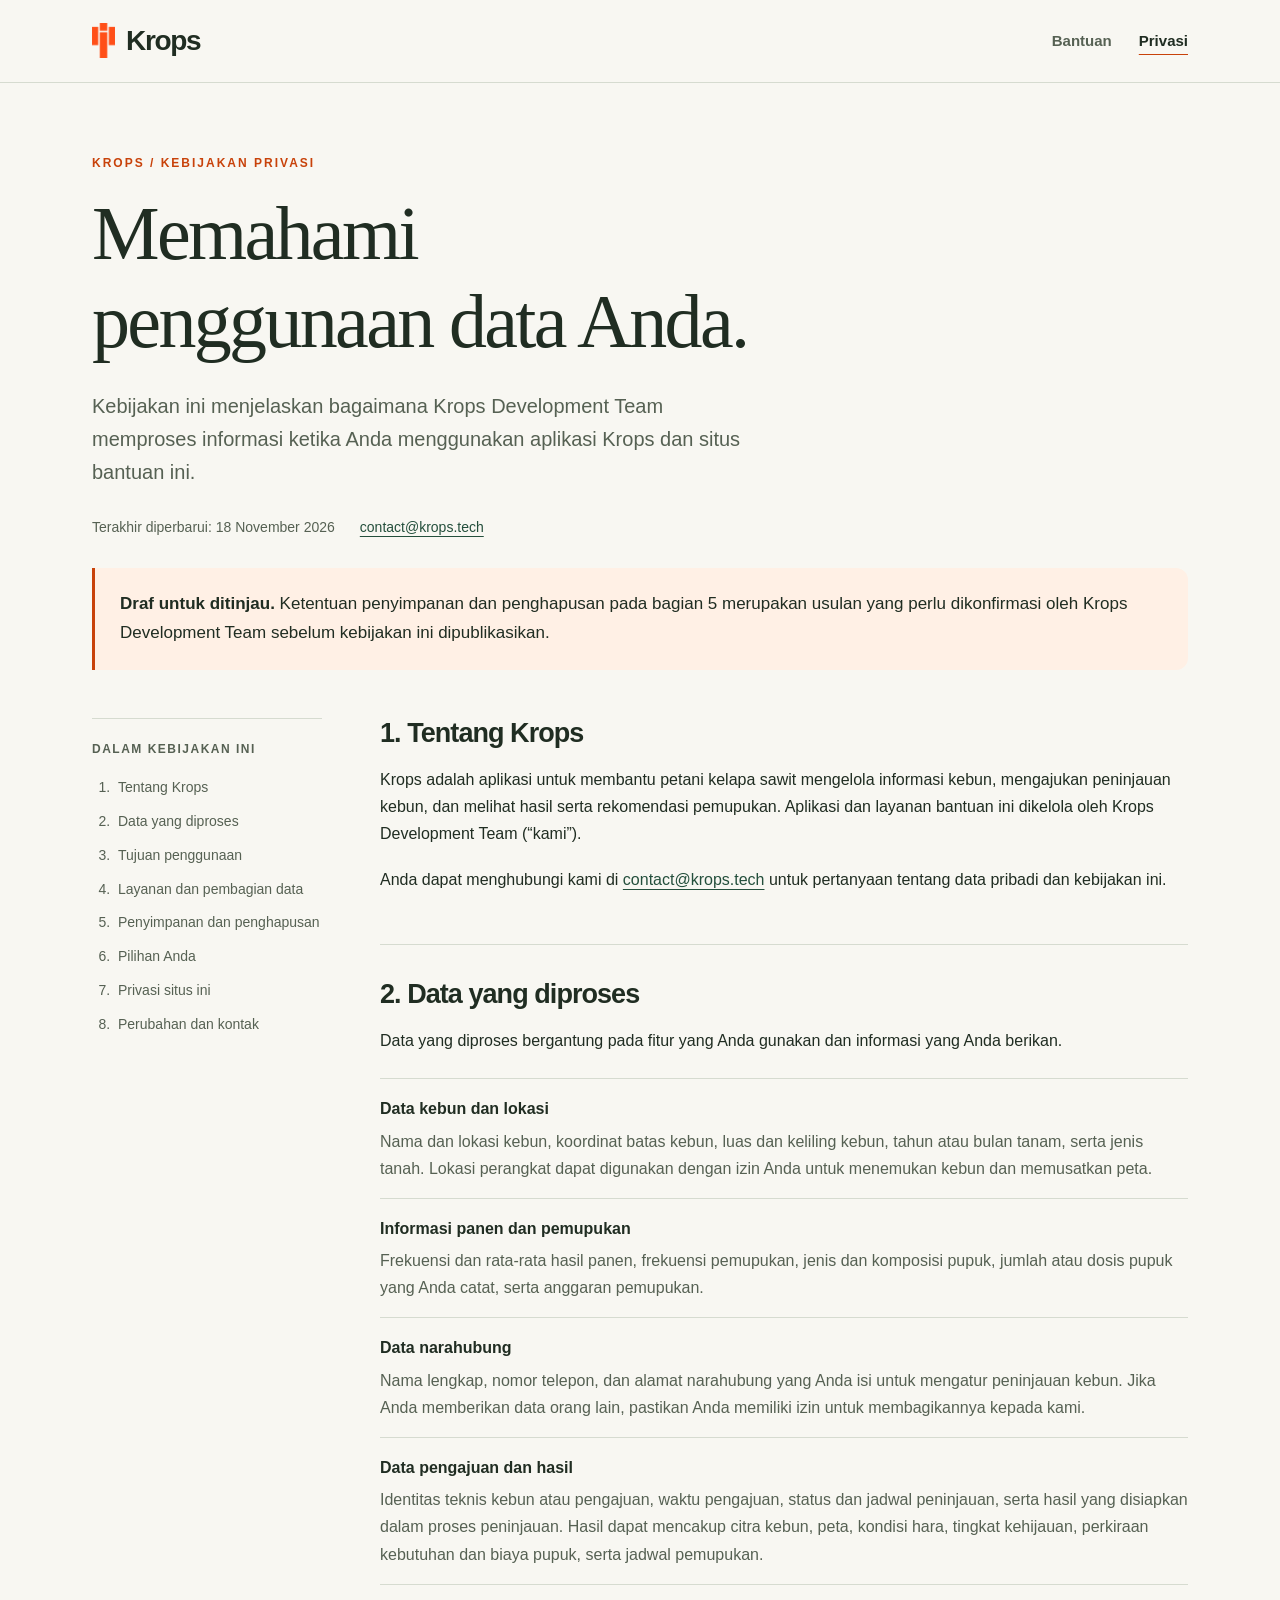
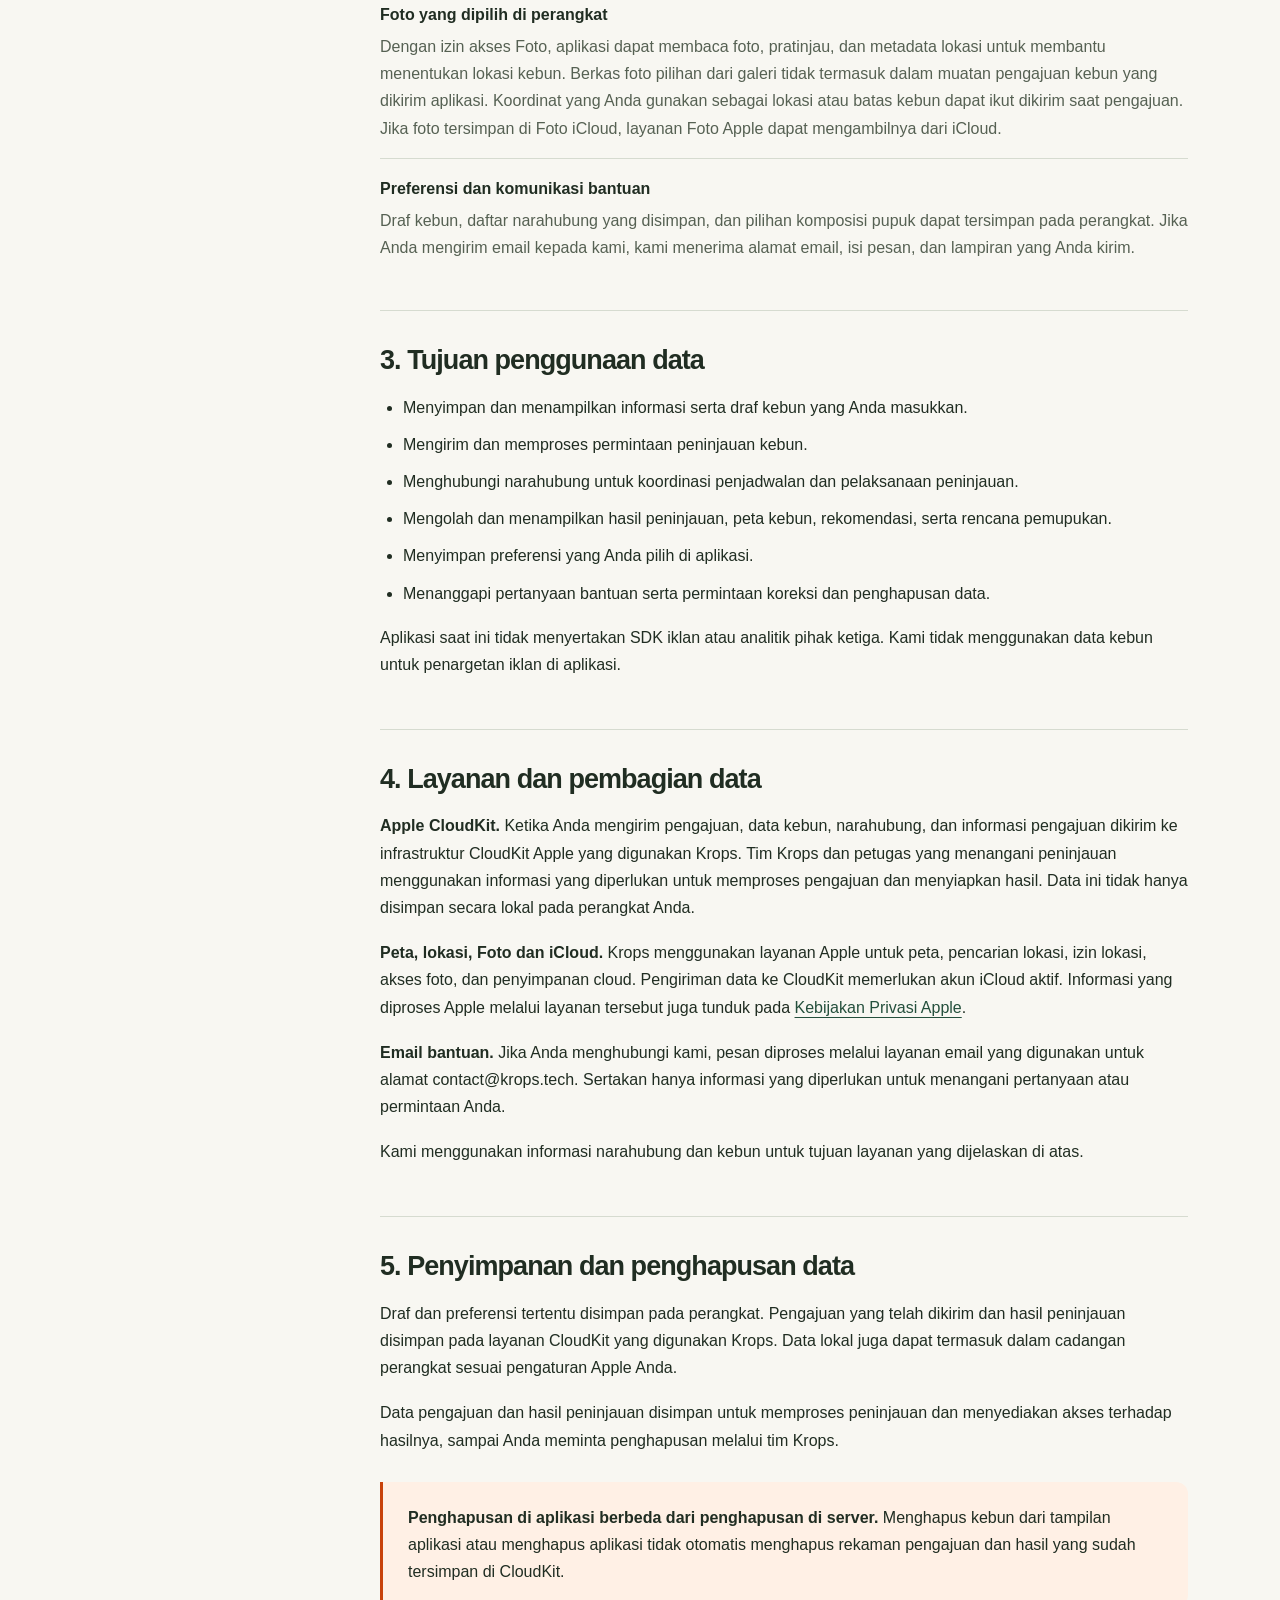
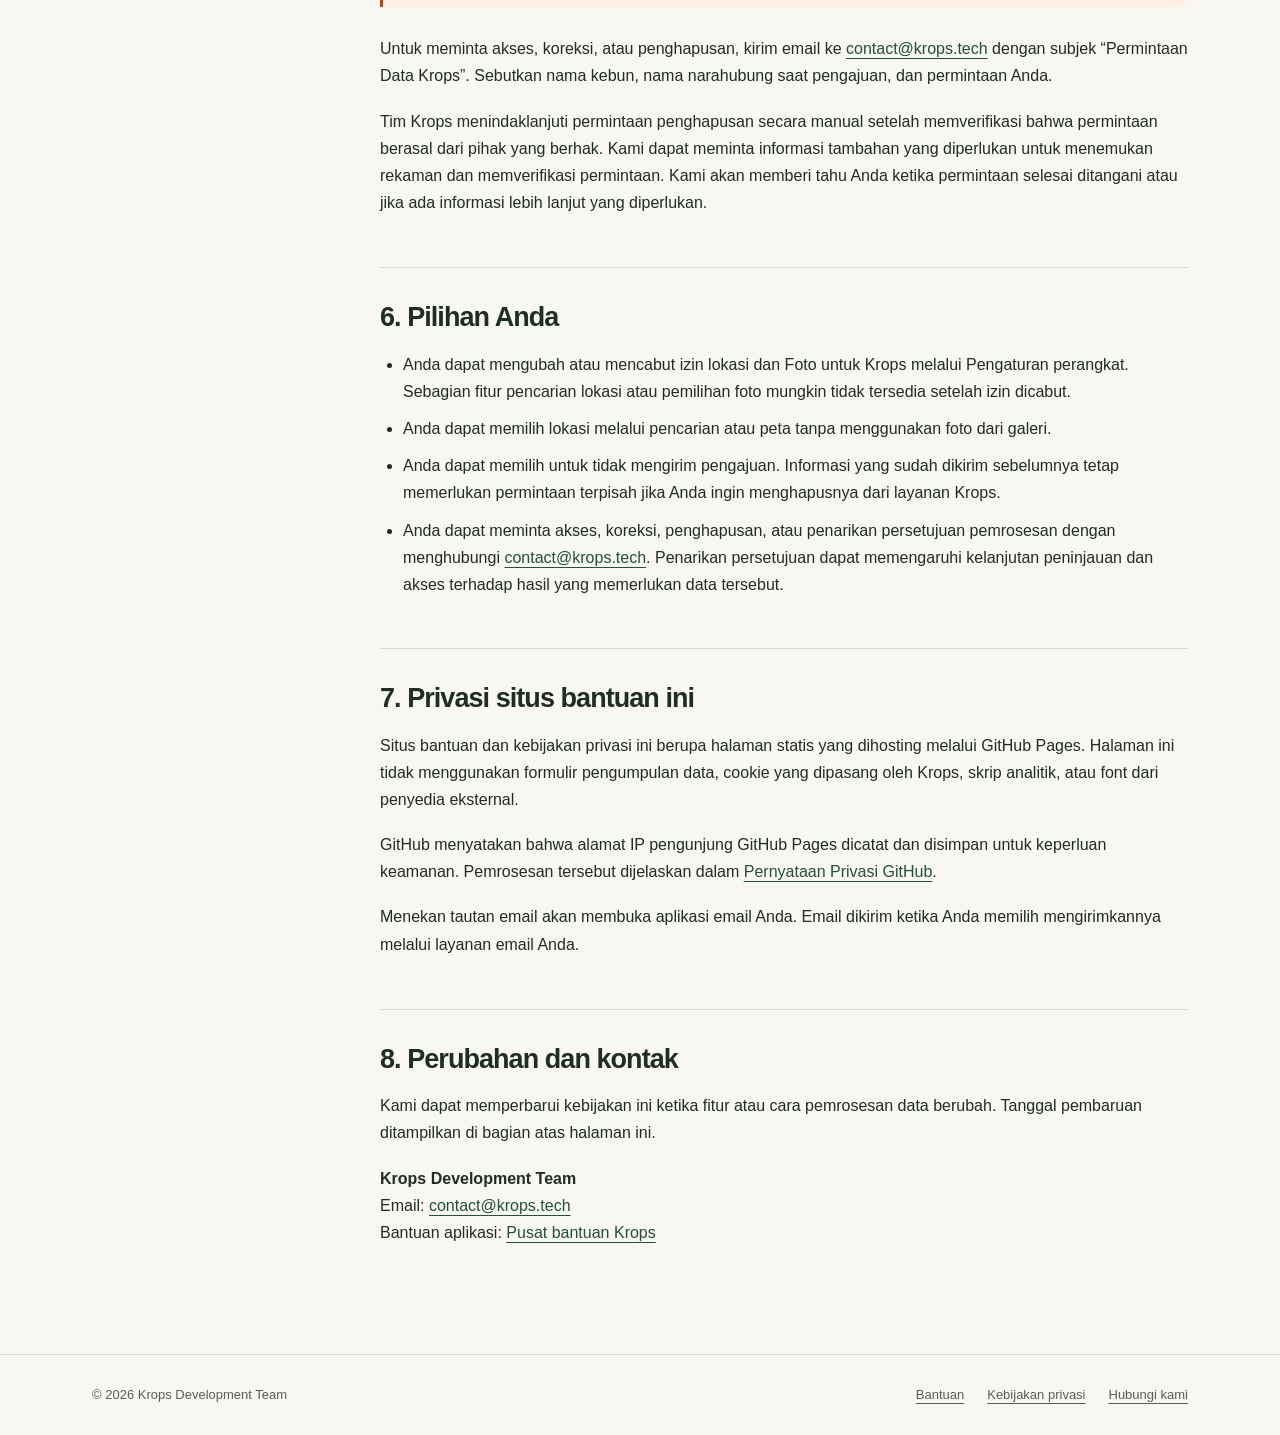
==== privacy/index.html @ 4c4b7f01 "initial commit" ====
<!doctype html>
<html lang="id">
<head>
  <meta charset="utf-8">
  <meta name="viewport" content="width=device-width, initial-scale=1">
  <meta name="description" content="Kebijakan privasi Krops: informasi tentang data kebun, narahubung, lokasi, penggunaan layanan Apple, serta pilihan dan permintaan penghapusan data.">
  <meta name="theme-color" content="#f8f7f2">
  <title>Kebijakan Privasi — Krops</title>
  <link rel="icon" type="image/png" href="../assets/krops-mark.png">
  <link rel="stylesheet" href="../assets/site.css">
</head>
<body>
  <a class="skip-link" href="#utama">Lewati ke konten utama</a>
  <header class="site-header"><div class="header-inner">
    <a class="brand" href="../" aria-label="Krops, halaman utama"><img src="../assets/krops-mark.png" alt="" width="23" height="35">Krops</a>
    <nav class="site-nav" aria-label="Navigasi utama"><a href="../support/">Bantuan</a><a href="./" aria-current="page">Privasi</a></nav>
  </div></header>
  <main id="utama">
    <div class="page-intro">
      <p class="eyebrow">Krops / Kebijakan privasi</p>
      <h1>Memahami penggunaan data Anda.</h1>
      <p class="lead">Kebijakan ini menjelaskan bagaimana Krops Development Team memproses informasi ketika Anda menggunakan aplikasi Krops dan situs bantuan ini.</p>
      <div class="meta"><span>Terakhir diperbarui: <time datetime="2026-11-18">18 November 2026</time></span><span class="contact-line"><a href="mailto:contact@krops.tech">contact@krops.tech</a></span></div>
      <div class="note"><p><strong>Draf untuk ditinjau.</strong> Ketentuan penyimpanan dan penghapusan pada bagian 5 merupakan usulan yang perlu dikonfirmasi oleh Krops Development Team sebelum kebijakan ini dipublikasikan.</p></div>
    </div>
    <div class="policy-layout">
      <nav class="toc" aria-label="Daftar isi kebijakan privasi">
        <p class="small-label">Dalam kebijakan ini</p>
        <ol>
          <li><a href="#tentang">Tentang Krops</a></li>
          <li><a href="#data">Data yang diproses</a></li>
          <li><a href="#tujuan">Tujuan penggunaan</a></li>
          <li><a href="#layanan">Layanan dan pembagian data</a></li>
          <li><a href="#penyimpanan">Penyimpanan dan penghapusan</a></li>
          <li><a href="#pilihan">Pilihan Anda</a></li>
          <li><a href="#situs">Privasi situs ini</a></li>
          <li><a href="#perubahan">Perubahan dan kontak</a></li>
        </ol>
      </nav>
      <article class="policy-copy" aria-label="Isi kebijakan privasi">
        <section class="policy-section" id="tentang">
          <h2>1. Tentang Krops</h2>
          <p>Krops adalah aplikasi untuk membantu petani kelapa sawit mengelola informasi kebun, mengajukan peninjauan kebun, dan melihat hasil serta rekomendasi pemupukan. Aplikasi dan layanan bantuan ini dikelola oleh Krops Development Team (“kami”).</p>
          <p>Anda dapat menghubungi kami di <a href="mailto:contact@krops.tech">contact@krops.tech</a> untuk pertanyaan tentang data pribadi dan kebijakan ini.</p>
        </section>
        <section class="policy-section" id="data">
          <h2>2. Data yang diproses</h2>
          <p>Data yang diproses bergantung pada fitur yang Anda gunakan dan informasi yang Anda berikan.</p>
          <dl class="data-list">
            <div><dt>Data kebun dan lokasi</dt><dd>Nama dan lokasi kebun, koordinat batas kebun, luas dan keliling kebun, tahun atau bulan tanam, serta jenis tanah. Lokasi perangkat dapat digunakan dengan izin Anda untuk menemukan kebun dan memusatkan peta.</dd></div>
            <div><dt>Informasi panen dan pemupukan</dt><dd>Frekuensi dan rata-rata hasil panen, frekuensi pemupukan, jenis dan komposisi pupuk, jumlah atau dosis pupuk yang Anda catat, serta anggaran pemupukan.</dd></div>
            <div><dt>Data narahubung</dt><dd>Nama lengkap, nomor telepon, dan alamat narahubung yang Anda isi untuk mengatur peninjauan kebun. Jika Anda memberikan data orang lain, pastikan Anda memiliki izin untuk membagikannya kepada kami.</dd></div>
            <div><dt>Data pengajuan dan hasil</dt><dd>Identitas teknis kebun atau pengajuan, waktu pengajuan, status dan jadwal peninjauan, serta hasil yang disiapkan dalam proses peninjauan. Hasil dapat mencakup citra kebun, peta, kondisi hara, tingkat kehijauan, perkiraan kebutuhan dan biaya pupuk, serta jadwal pemupukan.</dd></div>
            <div><dt>Foto yang dipilih di perangkat</dt><dd>Dengan izin akses Foto, aplikasi dapat membaca foto, pratinjau, dan metadata lokasi untuk membantu menentukan lokasi kebun. Berkas foto pilihan dari galeri tidak termasuk dalam muatan pengajuan kebun yang dikirim aplikasi. Koordinat yang Anda gunakan sebagai lokasi atau batas kebun dapat ikut dikirim saat pengajuan. Jika foto tersimpan di Foto iCloud, layanan Foto Apple dapat mengambilnya dari iCloud.</dd></div>
            <div><dt>Preferensi dan komunikasi bantuan</dt><dd>Draf kebun, daftar narahubung yang disimpan, dan pilihan komposisi pupuk dapat tersimpan pada perangkat. Jika Anda mengirim email kepada kami, kami menerima alamat email, isi pesan, dan lampiran yang Anda kirim.</dd></div>
          </dl>
        </section>
        <section class="policy-section" id="tujuan">
          <h2>3. Tujuan penggunaan data</h2>
          <ul>
            <li>Menyimpan dan menampilkan informasi serta draf kebun yang Anda masukkan.</li>
            <li>Mengirim dan memproses permintaan peninjauan kebun.</li>
            <li>Menghubungi narahubung untuk koordinasi penjadwalan dan pelaksanaan peninjauan.</li>
            <li>Mengolah dan menampilkan hasil peninjauan, peta kebun, rekomendasi, serta rencana pemupukan.</li>
            <li>Menyimpan preferensi yang Anda pilih di aplikasi.</li>
            <li>Menanggapi pertanyaan bantuan serta permintaan koreksi dan penghapusan data.</li>
          </ul>
          <p>Aplikasi saat ini tidak menyertakan SDK iklan atau analitik pihak ketiga. Kami tidak menggunakan data kebun untuk penargetan iklan di aplikasi.</p>
        </section>
        <section class="policy-section" id="layanan">
          <h2>4. Layanan dan pembagian data</h2>
          <p><strong>Apple CloudKit.</strong> Ketika Anda mengirim pengajuan, data kebun, narahubung, dan informasi pengajuan dikirim ke infrastruktur CloudKit Apple yang digunakan Krops. Tim Krops dan petugas yang menangani peninjauan menggunakan informasi yang diperlukan untuk memproses pengajuan dan menyiapkan hasil. Data ini tidak hanya disimpan secara lokal pada perangkat Anda.</p>
          <p><strong>Peta, lokasi, Foto dan iCloud.</strong> Krops menggunakan layanan Apple untuk peta, pencarian lokasi, izin lokasi, akses foto, dan penyimpanan cloud. Pengiriman data ke CloudKit memerlukan akun iCloud aktif. Informasi yang diproses Apple melalui layanan tersebut juga tunduk pada <a href="https://www.apple.com/legal/privacy/">Kebijakan Privasi Apple</a>.</p>
          <p><strong>Email bantuan.</strong> Jika Anda menghubungi kami, pesan diproses melalui layanan email yang digunakan untuk alamat contact@krops.tech. Sertakan hanya informasi yang diperlukan untuk menangani pertanyaan atau permintaan Anda.</p>
          <p>Kami menggunakan informasi narahubung dan kebun untuk tujuan layanan yang dijelaskan di atas.</p>
        </section>
        <section class="policy-section" id="penyimpanan">
          <h2>5. Penyimpanan dan penghapusan data</h2>
          <p>Draf dan preferensi tertentu disimpan pada perangkat. Pengajuan yang telah dikirim dan hasil peninjauan disimpan pada layanan CloudKit yang digunakan Krops. Data lokal juga dapat termasuk dalam cadangan perangkat sesuai pengaturan Apple Anda.</p>
          <!-- REVIEW BEFORE PUBLISHING: confirm the proposed retention policy with Krops Development Team. -->
          <p>Data pengajuan dan hasil peninjauan disimpan untuk memproses peninjauan dan menyediakan akses terhadap hasilnya, sampai Anda meminta penghapusan melalui tim Krops.</p>
          <div class="note"><p><strong>Penghapusan di aplikasi berbeda dari penghapusan di server.</strong> Menghapus kebun dari tampilan aplikasi atau menghapus aplikasi tidak otomatis menghapus rekaman pengajuan dan hasil yang sudah tersimpan di CloudKit.</p></div>
          <p>Untuk meminta akses, koreksi, atau penghapusan, kirim email ke <a href="mailto:contact@krops.tech?subject=Permintaan%20Data%20Krops">contact@krops.tech</a> dengan subjek “Permintaan Data Krops”. Sebutkan nama kebun, nama narahubung saat pengajuan, dan permintaan Anda.</p>
          <!-- REVIEW BEFORE PUBLISHING: confirm that the team will handle verified CloudKit deletion requests manually. -->
          <p>Tim Krops menindaklanjuti permintaan penghapusan secara manual setelah memverifikasi bahwa permintaan berasal dari pihak yang berhak. Kami dapat meminta informasi tambahan yang diperlukan untuk menemukan rekaman dan memverifikasi permintaan. Kami akan memberi tahu Anda ketika permintaan selesai ditangani atau jika ada informasi lebih lanjut yang diperlukan.</p>
        </section>
        <section class="policy-section" id="pilihan">
          <h2>6. Pilihan Anda</h2>
          <ul>
            <li>Anda dapat mengubah atau mencabut izin lokasi dan Foto untuk Krops melalui Pengaturan perangkat. Sebagian fitur pencarian lokasi atau pemilihan foto mungkin tidak tersedia setelah izin dicabut.</li>
            <li>Anda dapat memilih lokasi melalui pencarian atau peta tanpa menggunakan foto dari galeri.</li>
            <li>Anda dapat memilih untuk tidak mengirim pengajuan. Informasi yang sudah dikirim sebelumnya tetap memerlukan permintaan terpisah jika Anda ingin menghapusnya dari layanan Krops.</li>
            <li>Anda dapat meminta akses, koreksi, penghapusan, atau penarikan persetujuan pemrosesan dengan menghubungi <a href="mailto:contact@krops.tech">contact@krops.tech</a>. Penarikan persetujuan dapat memengaruhi kelanjutan peninjauan dan akses terhadap hasil yang memerlukan data tersebut.</li>
          </ul>
        </section>
        <section class="policy-section" id="situs">
          <h2>7. Privasi situs bantuan ini</h2>
          <p>Situs bantuan dan kebijakan privasi ini berupa halaman statis yang dihosting melalui GitHub Pages. Halaman ini tidak menggunakan formulir pengumpulan data, cookie yang dipasang oleh Krops, skrip analitik, atau font dari penyedia eksternal.</p>
          <p>GitHub menyatakan bahwa alamat IP pengunjung GitHub Pages dicatat dan disimpan untuk keperluan keamanan. Pemrosesan tersebut dijelaskan dalam <a href="https://docs.github.com/en/site-policy/privacy-policies/github-general-privacy-statement">Pernyataan Privasi GitHub</a>.</p>
          <p>Menekan tautan email akan membuka aplikasi email Anda. Email dikirim ketika Anda memilih mengirimkannya melalui layanan email Anda.</p>
        </section>
        <section class="policy-section" id="perubahan">
          <h2>8. Perubahan dan kontak</h2>
          <p>Kami dapat memperbarui kebijakan ini ketika fitur atau cara pemrosesan data berubah. Tanggal pembaruan ditampilkan di bagian atas halaman ini.</p>
          <p class="contact-line"><strong>Krops Development Team</strong><br>Email: <a href="mailto:contact@krops.tech">contact@krops.tech</a><br>Bantuan aplikasi: <a href="../support/">Pusat bantuan Krops</a></p>
        </section>
      </article>
    </div>
  </main>
  <footer class="site-footer"><div class="footer-inner">
    <span>© 2026 Krops Development Team</span>
    <div class="footer-links"><a href="../support/">Bantuan</a><a href="./">Kebijakan privasi</a><a href="mailto:contact@krops.tech">Hubungi kami</a></div>
  </div></footer>
</body>
</html>
---- assets/site.css ----
@charset "UTF-8";
:root {
  color-scheme: light;
  --paper: #f8f7f2;
  --surface: #ffffff;
  --ink: #202d22;
  --muted: #566153;
  --line: #d6dbd0;
  --orange: #c8420a;
  --orange-soft: #fff0e5;
  --green: #244f3c;
  --green-soft: #eaf0e4;
  --radius: 20px;
  font-family: -apple-system, BlinkMacSystemFont, "Segoe UI", sans-serif;
}
* { box-sizing: border-box; }
html { scroll-behavior: smooth; scroll-padding-top: 100px; }
body { margin: 0; background: var(--paper); color: var(--ink); font-size: 17px; line-height: 1.7; }
a { color: var(--green); text-underline-offset: 4px; text-decoration-thickness: 1px; }
a:hover { text-decoration-thickness: 2px; }
a:focus-visible, summary:focus-visible { outline: 3px solid var(--orange); outline-offset: 5px; border-radius: 4px; }
img { display: block; max-width: 100%; }
.skip-link { position: absolute; left: 20px; top: -100px; padding: 10px 16px; background: var(--surface); z-index: 10; }
.skip-link:focus { top: 12px; }
.site-header { border-bottom: 1px solid var(--line); background: var(--paper); }
.header-inner { max-width: 1160px; margin: auto; padding: 23px 32px; display: flex; align-items: center; justify-content: space-between; gap: 20px; }
.brand { display: inline-flex; align-items: center; gap: 11px; color: var(--ink); text-decoration: none; font-size: 28px; line-height: 1; font-weight: 750; letter-spacing: -1.3px; }
.brand img { width: 23px; height: 35px; object-fit: contain; }
.site-nav { display: flex; flex-wrap: wrap; align-items: center; gap: 8px 27px; font-size: 15px; font-weight: 600; }
.site-nav a { color: var(--muted); text-decoration: none; padding: 5px 0; }
.site-nav a:hover, .site-nav a[aria-current="page"] { color: var(--ink); text-decoration: underline; text-decoration-color: var(--orange); text-underline-offset: 8px; }
main { max-width: 1160px; margin: 0 auto; padding: 70px 32px 90px; }
.eyebrow { margin: 0 0 16px; color: var(--orange); text-transform: uppercase; font-size: 12px; font-weight: 750; letter-spacing: 2px; }
h1, h2, h3 { line-height: 1.16; letter-spacing: -.035em; text-wrap: balance; }
h1 { margin: 0 0 25px; font-family: Georgia, "Times New Roman", serif; font-weight: 500; font-size: clamp(42px, 6.2vw, 76px); max-width: 790px; }
h2 { font-size: 30px; font-weight: 650; margin: 0 0 17px; }
h3 { font-size: 21px; margin: 25px 0 12px; }
p { margin: 0 0 18px; }
.lead { color: var(--muted); font-size: 20px; line-height: 1.65; max-width: 680px; }
.hero { display: grid; grid-template-columns: minmax(0, 1.65fr) minmax(260px, 1fr); align-items: start; gap: 65px; }
.hero-side { border: 1px solid var(--line); background: var(--green-soft); padding: 30px; border-radius: var(--radius); margin-top: 14px; }
.hero-side .small-label { color: var(--green); }
.hero-side p:last-child { margin-bottom: 0; }
.small-label { margin-bottom: 12px; color: var(--muted); font-size: 12px; font-weight: 750; text-transform: uppercase; letter-spacing: 1.5px; }
.home-links { margin-top: 64px; border-top: 1px solid var(--line); }
.home-link { padding: 32px 0; display: grid; grid-template-columns: 70px minmax(0, 1fr) 45px; align-items: center; gap: 18px; text-decoration: none; color: var(--ink); border-bottom: 1px solid var(--line); }
.home-link .number { color: var(--orange); font-size: 14px; align-self: start; padding-top: 8px; }
.home-link h2 { margin: 0 0 9px; }
.home-link p { color: var(--muted); margin: 0; max-width: 680px; }
.arrow { font-size: 30px; text-align: right; color: var(--green); }
.home-link:hover h2 { text-decoration: underline; text-underline-offset: 6px; }
.page-intro { margin-bottom: 48px; }
.meta { display: flex; flex-wrap: wrap; gap: 8px 25px; color: var(--muted); font-size: 14px; margin-top: 27px; }
.support-layout { display: grid; grid-template-columns: minmax(0, 1.6fr) minmax(270px, 1fr); gap: 56px; align-items: start; }
.contact-box { background: var(--green); color: #fff; border-radius: var(--radius); padding: 31px; }
.contact-box h2 { font-family: Georgia, "Times New Roman", serif; font-weight: 400; font-size: 32px; }
.contact-box a { color: #fff; overflow-wrap: anywhere; }
.contact-box p { color: #e4ecdf; font-size: 16px; }
.contact-box .email { display: inline-block; font-size: clamp(18px, 2.3vw, 23px); font-weight: 650; margin: 1px 0 20px; }
.contact-box .small-label { color: #dce7d3; }
.contact-box p:last-child { margin-bottom: 0; }
.section-label { margin-top: 38px; color: var(--muted); font-size: 13px; }
details { border-top: 1px solid var(--line); padding: 20px 0; }
details:last-of-type { border-bottom: 1px solid var(--line); }
summary { position: relative; padding-right: 30px; font-size: 19px; font-weight: 600; cursor: pointer; line-height: 1.45; list-style: none; }
summary::-webkit-details-marker { display: none; }
summary::after { position: absolute; right: 1px; top: 0; content: "+"; color: var(--orange); font-weight: 400; font-size: 25px; }
details[open] summary::after { content: "−"; }
details p { color: var(--muted); margin: 15px 0 0; font-size: 16px; }
details ol, details ul { color: var(--muted); font-size: 16px; padding-left: 24px; margin-bottom: 0; }
.note { padding: 22px 25px; border-left: 3px solid var(--orange); background: var(--orange-soft); border-radius: 0 12px 12px 0; margin: 28px 0; }
.note p { margin: 0; }
.note a { color: var(--ink); }
.support-tip { padding-top: 30px; margin-top: 35px; border-top: 1px solid var(--line); }
.support-tip h3 { margin-top: 0; }
.support-tip p { color: var(--muted); font-size: 16px; }
.policy-layout { display: grid; grid-template-columns: 230px minmax(0, 1fr); gap: 58px; align-items: start; }
.toc { position: sticky; top: 28px; border-top: 1px solid var(--line); padding-top: 20px; font-size: 14px; }
.toc ol { margin: 0; padding-left: 22px; color: var(--muted); }
.toc li { padding: 5px 0 5px 4px; }
.toc a { color: var(--muted); text-decoration: none; }
.toc a:hover { color: var(--ink); text-decoration: underline; }
.policy-copy { min-width: 0; }
.policy-section { padding-bottom: 33px; margin-bottom: 34px; border-bottom: 1px solid var(--line); }
.policy-section:last-child { border-bottom: 0; margin-bottom: 0; padding-bottom: 0; }
.policy-section h2 { font-size: 27px; }
.policy-section p, .policy-section li { font-size: 16px; }
.policy-section ul, .policy-section ol { padding-left: 23px; }
.policy-section li { margin-bottom: 10px; }
.policy-section .note p { font-size: 16px; }
.data-list { margin: 24px 0 0; }
.data-list div { padding: 16px 0; border-top: 1px solid var(--line); }
.data-list dt { font-weight: 650; font-size: 16px; }
.data-list dd { margin: 5px 0 0; color: var(--muted); font-size: 16px; }
.site-footer { border-top: 1px solid var(--line); }
.footer-inner { max-width: 1160px; margin: auto; padding: 29px 32px; display: flex; flex-wrap: wrap; justify-content: space-between; gap: 12px 24px; color: var(--muted); font-size: 13px; }
.footer-links { display: flex; flex-wrap: wrap; gap: 8px 23px; }
.footer-links a { color: var(--muted); }
.contact-line { overflow-wrap: anywhere; }
@media (max-width: 820px) {
  .hero, .support-layout { grid-template-columns: 1fr; gap: 30px; }
  .hero-side { margin-top: 0; max-width: 600px; }
  .policy-layout { grid-template-columns: 1fr; gap: 35px; }
  .toc { position: static; padding-bottom: 25px; border-bottom: 1px solid var(--line); }
  .toc ol { columns: 2; column-gap: 30px; }
  .toc li { break-inside: avoid; }
  .contact-box { max-width: 600px; }
}
@media (max-width: 520px) {
  body { font-size: 16px; }
  .header-inner { padding: 21px 22px; gap: 15px; align-items: flex-start; }
  .brand { font-size: 26px; }
  .brand img { height: 31px; width: 20px; }
  .site-nav { gap: 7px 16px; font-size: 13px; padding-top: 3px; }
  main { padding: 43px 22px 58px; }
  h1 { font-size: 46px; }
  h2 { font-size: 27px; }
  .lead { font-size: 18px; }
  .home-links { margin-top: 37px; }
  .home-link { grid-template-columns: 28px minmax(0, 1fr) 22px; gap: 11px; padding: 27px 0; }
  .home-link h2 { font-size: 25px; }
  .home-link p { font-size: 15px; }
  .arrow { font-size: 25px; }
  .hero-side, .contact-box { padding: 25px; }
  .page-intro { margin-bottom: 33px; }
  .toc ol { columns: 1; }
  .footer-inner { padding: 25px 22px; }
}
@media (prefers-reduced-motion: reduce) { html { scroll-behavior: auto; } }
@media print {
  body { background: #fff; color: #000; }
  .site-header, .site-footer, .toc, .skip-link { display: none; }
  main { padding: 0; max-width: none; }
  .hero, .support-layout, .policy-layout { display: block; }
  h1 { font-size: 34px; }
  .contact-box, .hero-side, .note { color: #000; background: #fff; border: 1px solid #aaa; }
  .contact-box p, .contact-box a { color: #000; }
  details p, details ol, details ul { display: block; }
}
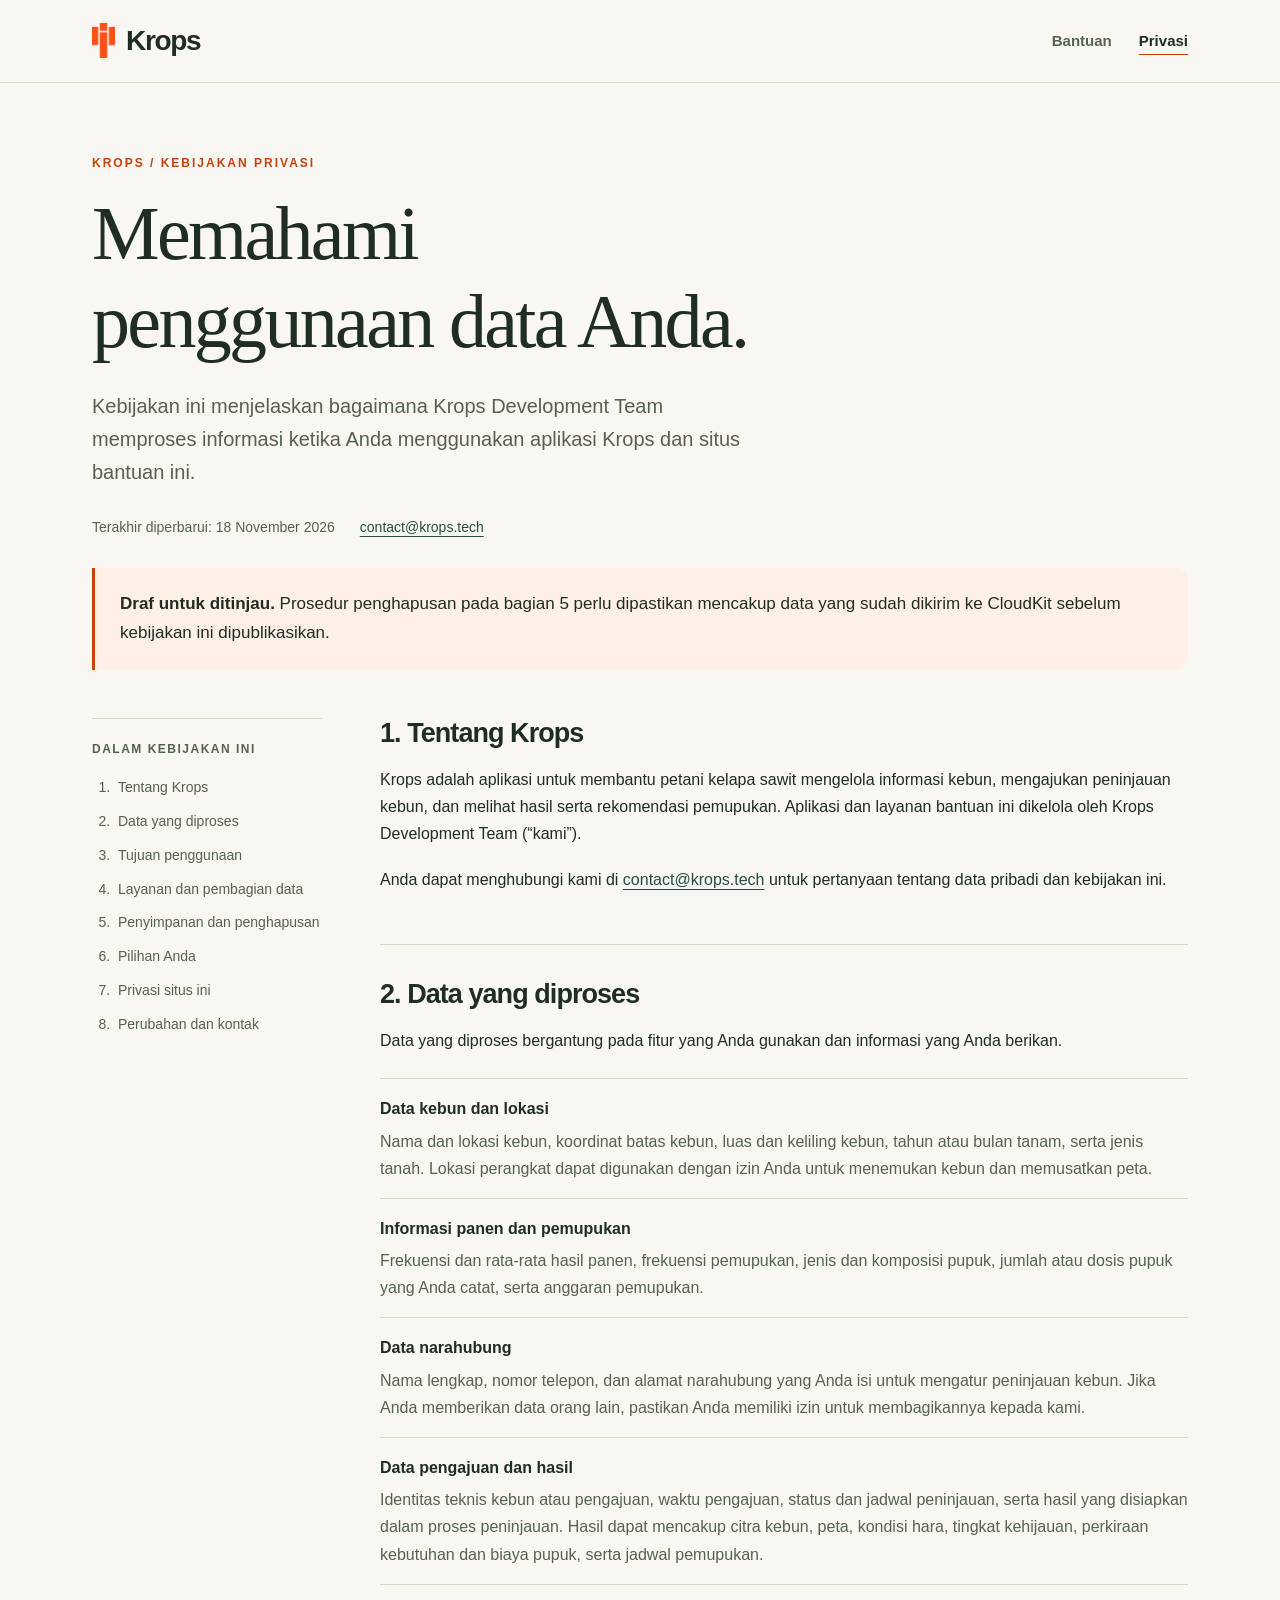
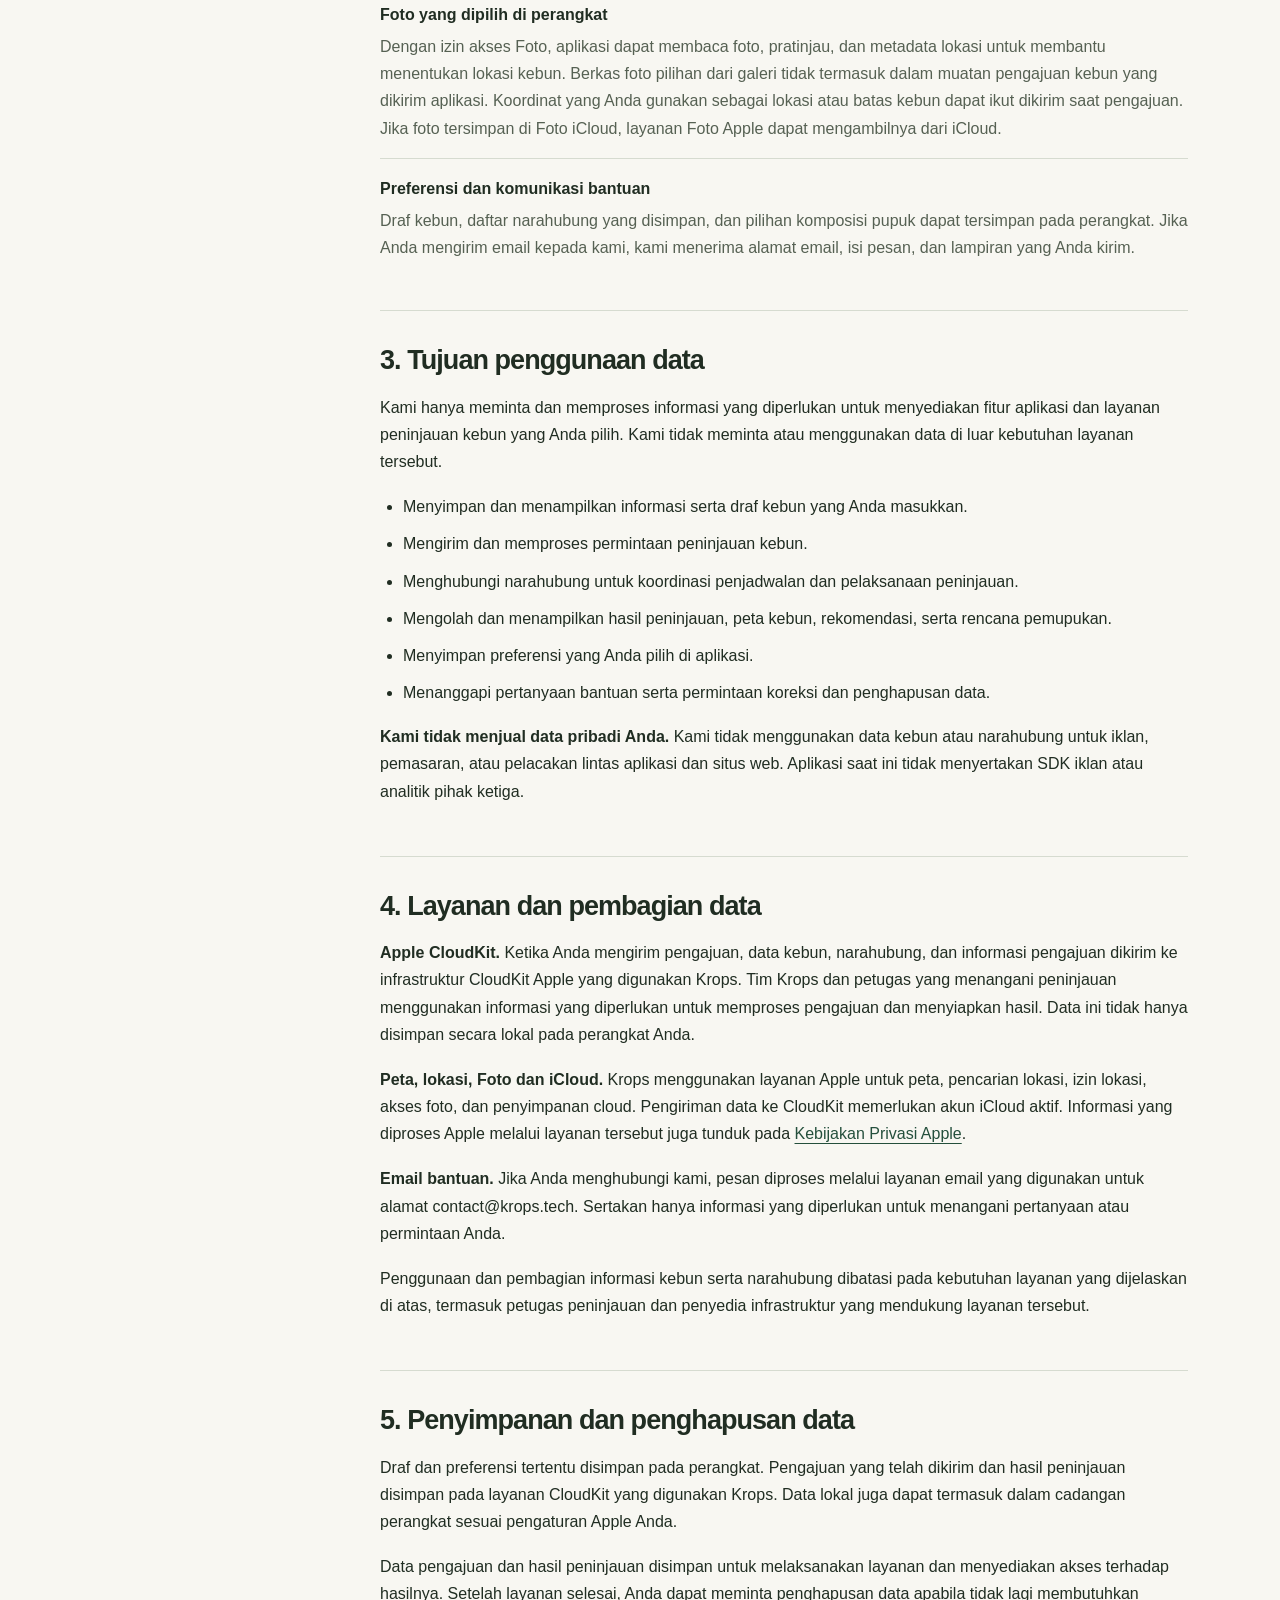
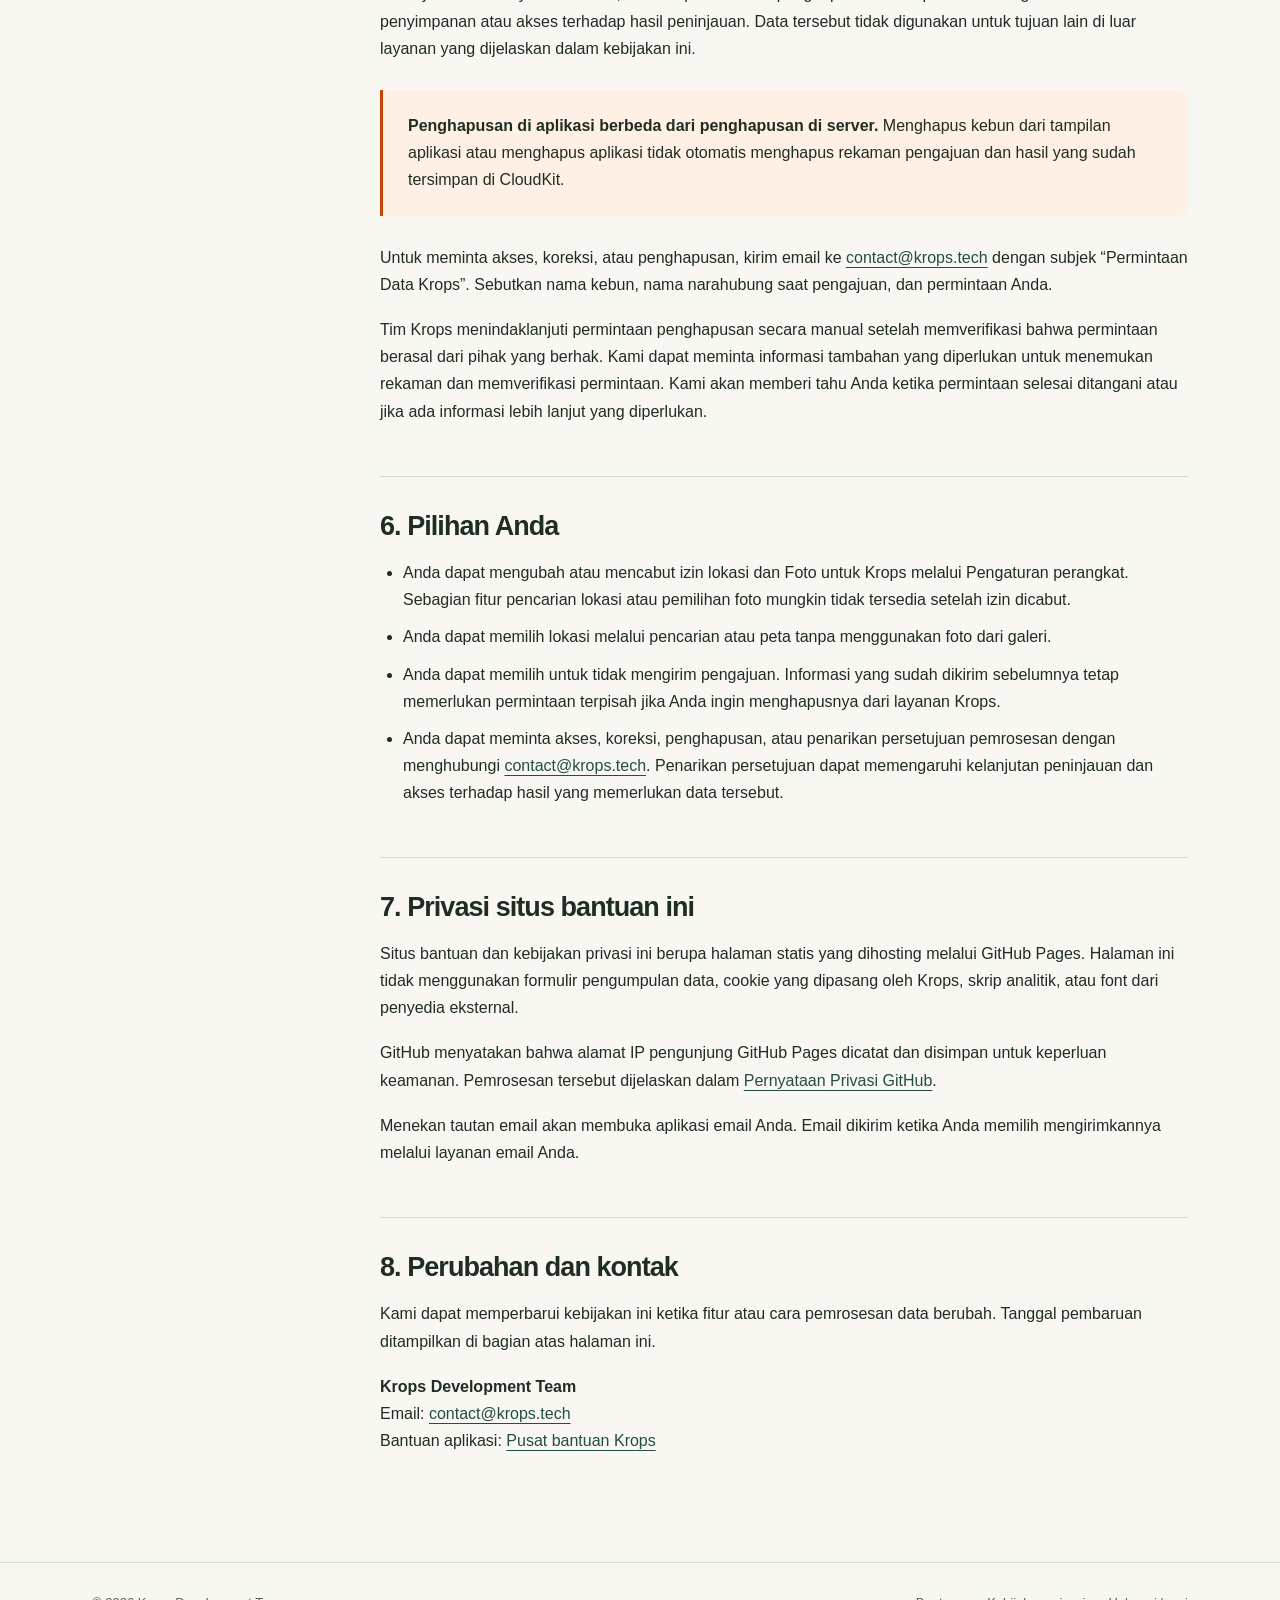
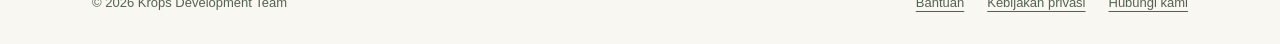
==== commit 322eb487: "data collection stuff" ====
--- a/privacy/index.html
+++ b/privacy/index.html
@@ -21,7 +21,7 @@
       <h1>Memahami penggunaan data Anda.</h1>
       <p class="lead">Kebijakan ini menjelaskan bagaimana Krops Development Team memproses informasi ketika Anda menggunakan aplikasi Krops dan situs bantuan ini.</p>
       <div class="meta"><span>Terakhir diperbarui: <time datetime="2026-11-18">18 November 2026</time></span><span class="contact-line"><a href="mailto:contact@krops.tech">contact@krops.tech</a></span></div>
-      <div class="note"><p><strong>Draf untuk ditinjau.</strong> Ketentuan penyimpanan dan penghapusan pada bagian 5 merupakan usulan yang perlu dikonfirmasi oleh Krops Development Team sebelum kebijakan ini dipublikasikan.</p></div>
+      <div class="note"><p><strong>Draf untuk ditinjau.</strong> Prosedur penghapusan pada bagian 5 perlu dipastikan mencakup data yang sudah dikirim ke CloudKit sebelum kebijakan ini dipublikasikan.</p></div>
     </div>
     <div class="policy-layout">
       <nav class="toc" aria-label="Daftar isi kebijakan privasi">
@@ -57,6 +57,7 @@
         </section>
         <section class="policy-section" id="tujuan">
           <h2>3. Tujuan penggunaan data</h2>
+          <p>Kami hanya meminta dan memproses informasi yang diperlukan untuk menyediakan fitur aplikasi dan layanan peninjauan kebun yang Anda pilih. Kami tidak meminta atau menggunakan data di luar kebutuhan layanan tersebut.</p>
           <ul>
             <li>Menyimpan dan menampilkan informasi serta draf kebun yang Anda masukkan.</li>
             <li>Mengirim dan memproses permintaan peninjauan kebun.</li>
@@ -65,23 +66,22 @@
             <li>Menyimpan preferensi yang Anda pilih di aplikasi.</li>
             <li>Menanggapi pertanyaan bantuan serta permintaan koreksi dan penghapusan data.</li>
           </ul>
-          <p>Aplikasi saat ini tidak menyertakan SDK iklan atau analitik pihak ketiga. Kami tidak menggunakan data kebun untuk penargetan iklan di aplikasi.</p>
+          <p><strong>Kami tidak menjual data pribadi Anda.</strong> Kami tidak menggunakan data kebun atau narahubung untuk iklan, pemasaran, atau pelacakan lintas aplikasi dan situs web. Aplikasi saat ini tidak menyertakan SDK iklan atau analitik pihak ketiga.</p>
         </section>
         <section class="policy-section" id="layanan">
           <h2>4. Layanan dan pembagian data</h2>
           <p><strong>Apple CloudKit.</strong> Ketika Anda mengirim pengajuan, data kebun, narahubung, dan informasi pengajuan dikirim ke infrastruktur CloudKit Apple yang digunakan Krops. Tim Krops dan petugas yang menangani peninjauan menggunakan informasi yang diperlukan untuk memproses pengajuan dan menyiapkan hasil. Data ini tidak hanya disimpan secara lokal pada perangkat Anda.</p>
           <p><strong>Peta, lokasi, Foto dan iCloud.</strong> Krops menggunakan layanan Apple untuk peta, pencarian lokasi, izin lokasi, akses foto, dan penyimpanan cloud. Pengiriman data ke CloudKit memerlukan akun iCloud aktif. Informasi yang diproses Apple melalui layanan tersebut juga tunduk pada <a href="https://www.apple.com/legal/privacy/">Kebijakan Privasi Apple</a>.</p>
           <p><strong>Email bantuan.</strong> Jika Anda menghubungi kami, pesan diproses melalui layanan email yang digunakan untuk alamat contact@krops.tech. Sertakan hanya informasi yang diperlukan untuk menangani pertanyaan atau permintaan Anda.</p>
-          <p>Kami menggunakan informasi narahubung dan kebun untuk tujuan layanan yang dijelaskan di atas.</p>
+          <p>Penggunaan dan pembagian informasi kebun serta narahubung dibatasi pada kebutuhan layanan yang dijelaskan di atas, termasuk petugas peninjauan dan penyedia infrastruktur yang mendukung layanan tersebut.</p>
         </section>
         <section class="policy-section" id="penyimpanan">
           <h2>5. Penyimpanan dan penghapusan data</h2>
           <p>Draf dan preferensi tertentu disimpan pada perangkat. Pengajuan yang telah dikirim dan hasil peninjauan disimpan pada layanan CloudKit yang digunakan Krops. Data lokal juga dapat termasuk dalam cadangan perangkat sesuai pengaturan Apple Anda.</p>
-          <!-- REVIEW BEFORE PUBLISHING: confirm the proposed retention policy with Krops Development Team. -->
-          <p>Data pengajuan dan hasil peninjauan disimpan untuk memproses peninjauan dan menyediakan akses terhadap hasilnya, sampai Anda meminta penghapusan melalui tim Krops.</p>
+          <p>Data pengajuan dan hasil peninjauan disimpan untuk melaksanakan layanan dan menyediakan akses terhadap hasilnya. Setelah layanan selesai, Anda dapat meminta penghapusan data apabila tidak lagi membutuhkan penyimpanan atau akses terhadap hasil peninjauan. Data tersebut tidak digunakan untuk tujuan lain di luar layanan yang dijelaskan dalam kebijakan ini.</p>
           <div class="note"><p><strong>Penghapusan di aplikasi berbeda dari penghapusan di server.</strong> Menghapus kebun dari tampilan aplikasi atau menghapus aplikasi tidak otomatis menghapus rekaman pengajuan dan hasil yang sudah tersimpan di CloudKit.</p></div>
           <p>Untuk meminta akses, koreksi, atau penghapusan, kirim email ke <a href="mailto:contact@krops.tech?subject=Permintaan%20Data%20Krops">contact@krops.tech</a> dengan subjek “Permintaan Data Krops”. Sebutkan nama kebun, nama narahubung saat pengajuan, dan permintaan Anda.</p>
-          <!-- REVIEW BEFORE PUBLISHING: confirm that the team will handle verified CloudKit deletion requests manually. -->
+          <!-- REVIEW BEFORE PUBLISHING: confirm the operational deletion process. Current app deletion removes submitted gardens from the in-memory list, not from CloudKit. Do not promise self-service server deletion until it is implemented and verified. -->
           <p>Tim Krops menindaklanjuti permintaan penghapusan secara manual setelah memverifikasi bahwa permintaan berasal dari pihak yang berhak. Kami dapat meminta informasi tambahan yang diperlukan untuk menemukan rekaman dan memverifikasi permintaan. Kami akan memberi tahu Anda ketika permintaan selesai ditangani atau jika ada informasi lebih lanjut yang diperlukan.</p>
         </section>
         <section class="policy-section" id="pilihan">
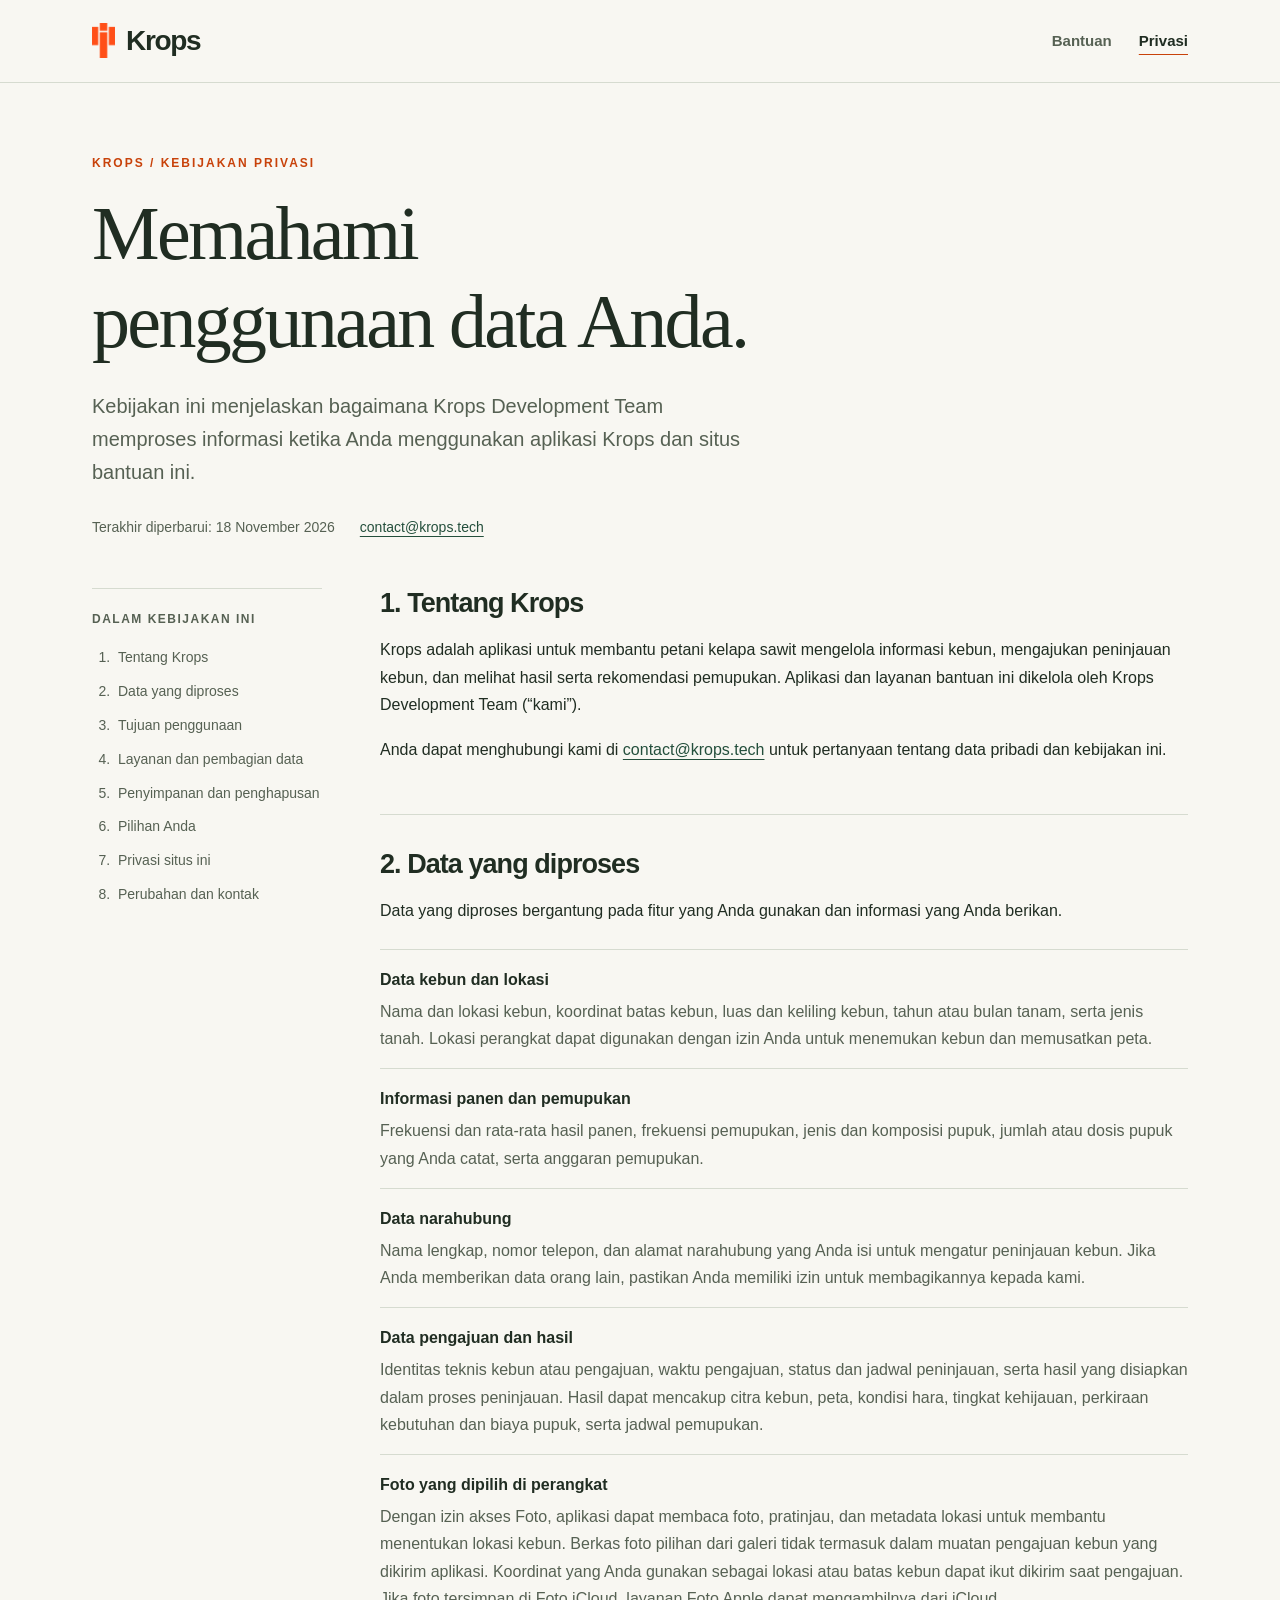
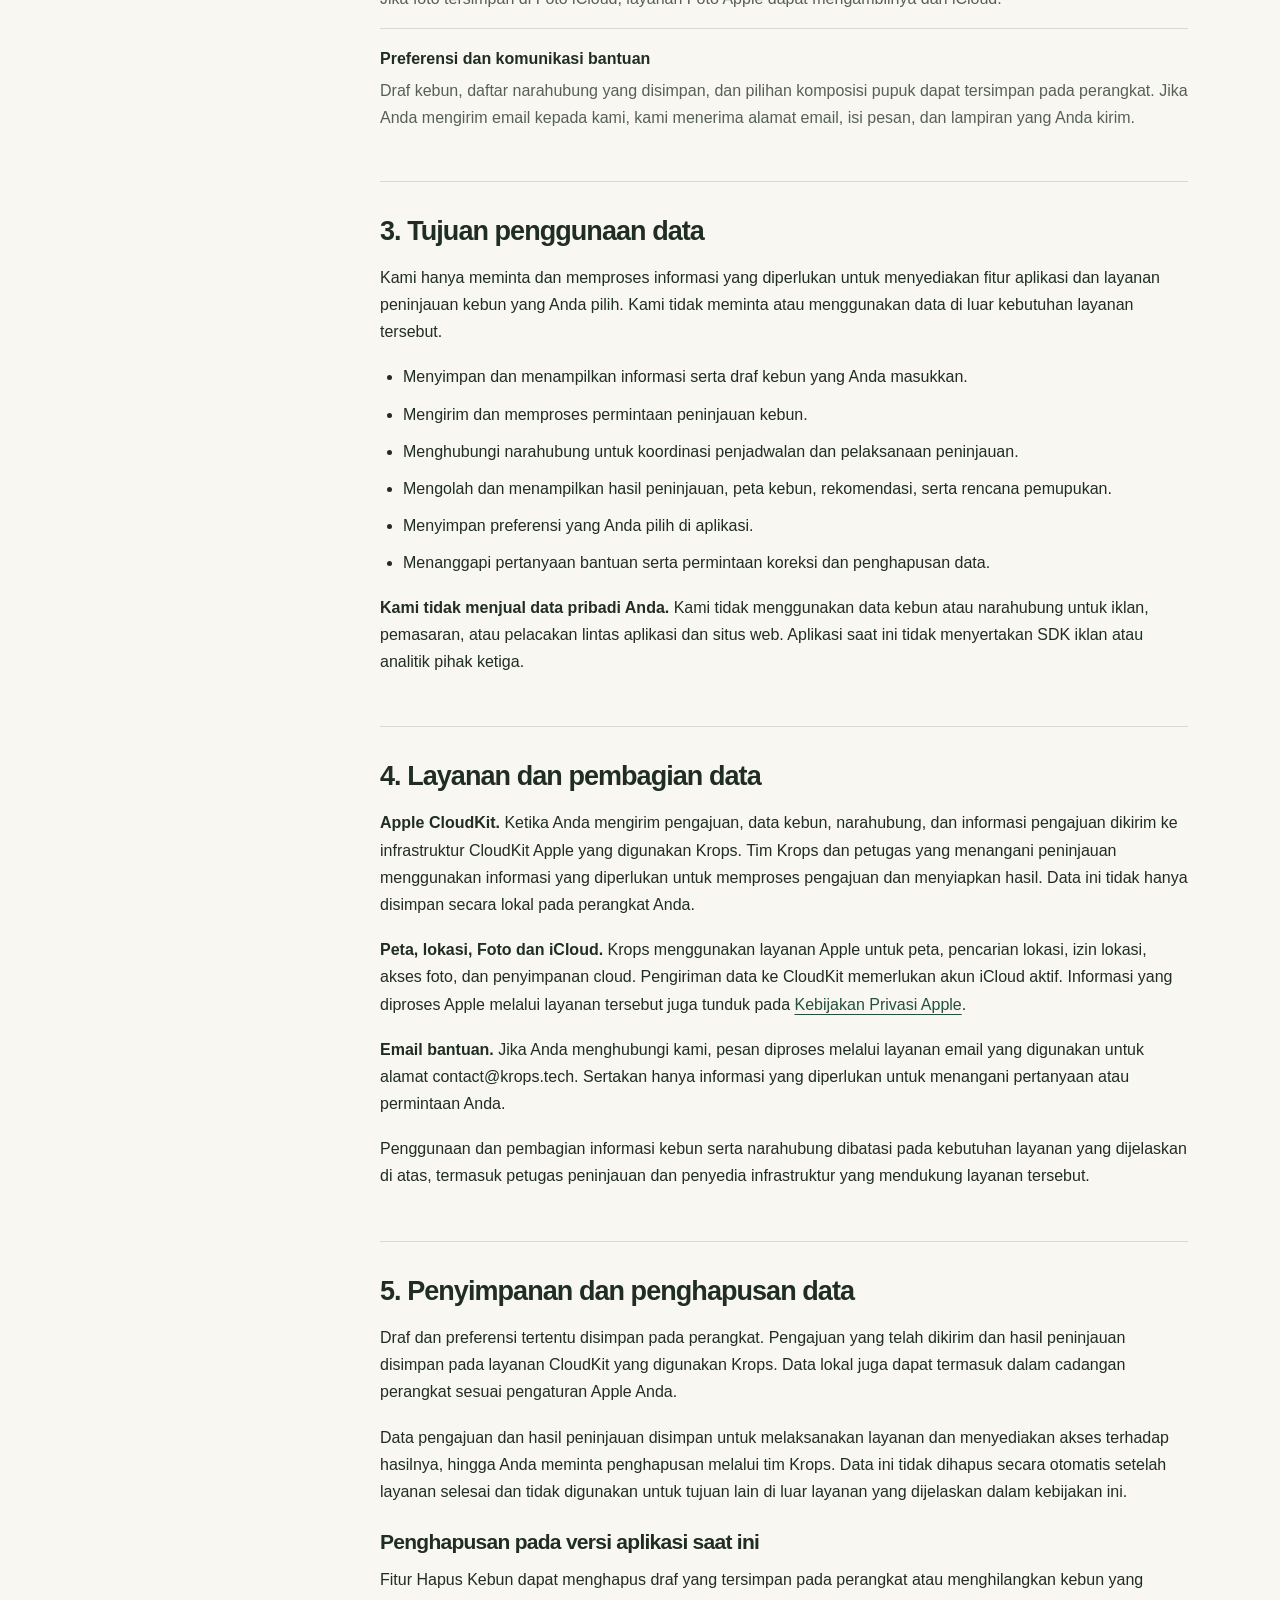
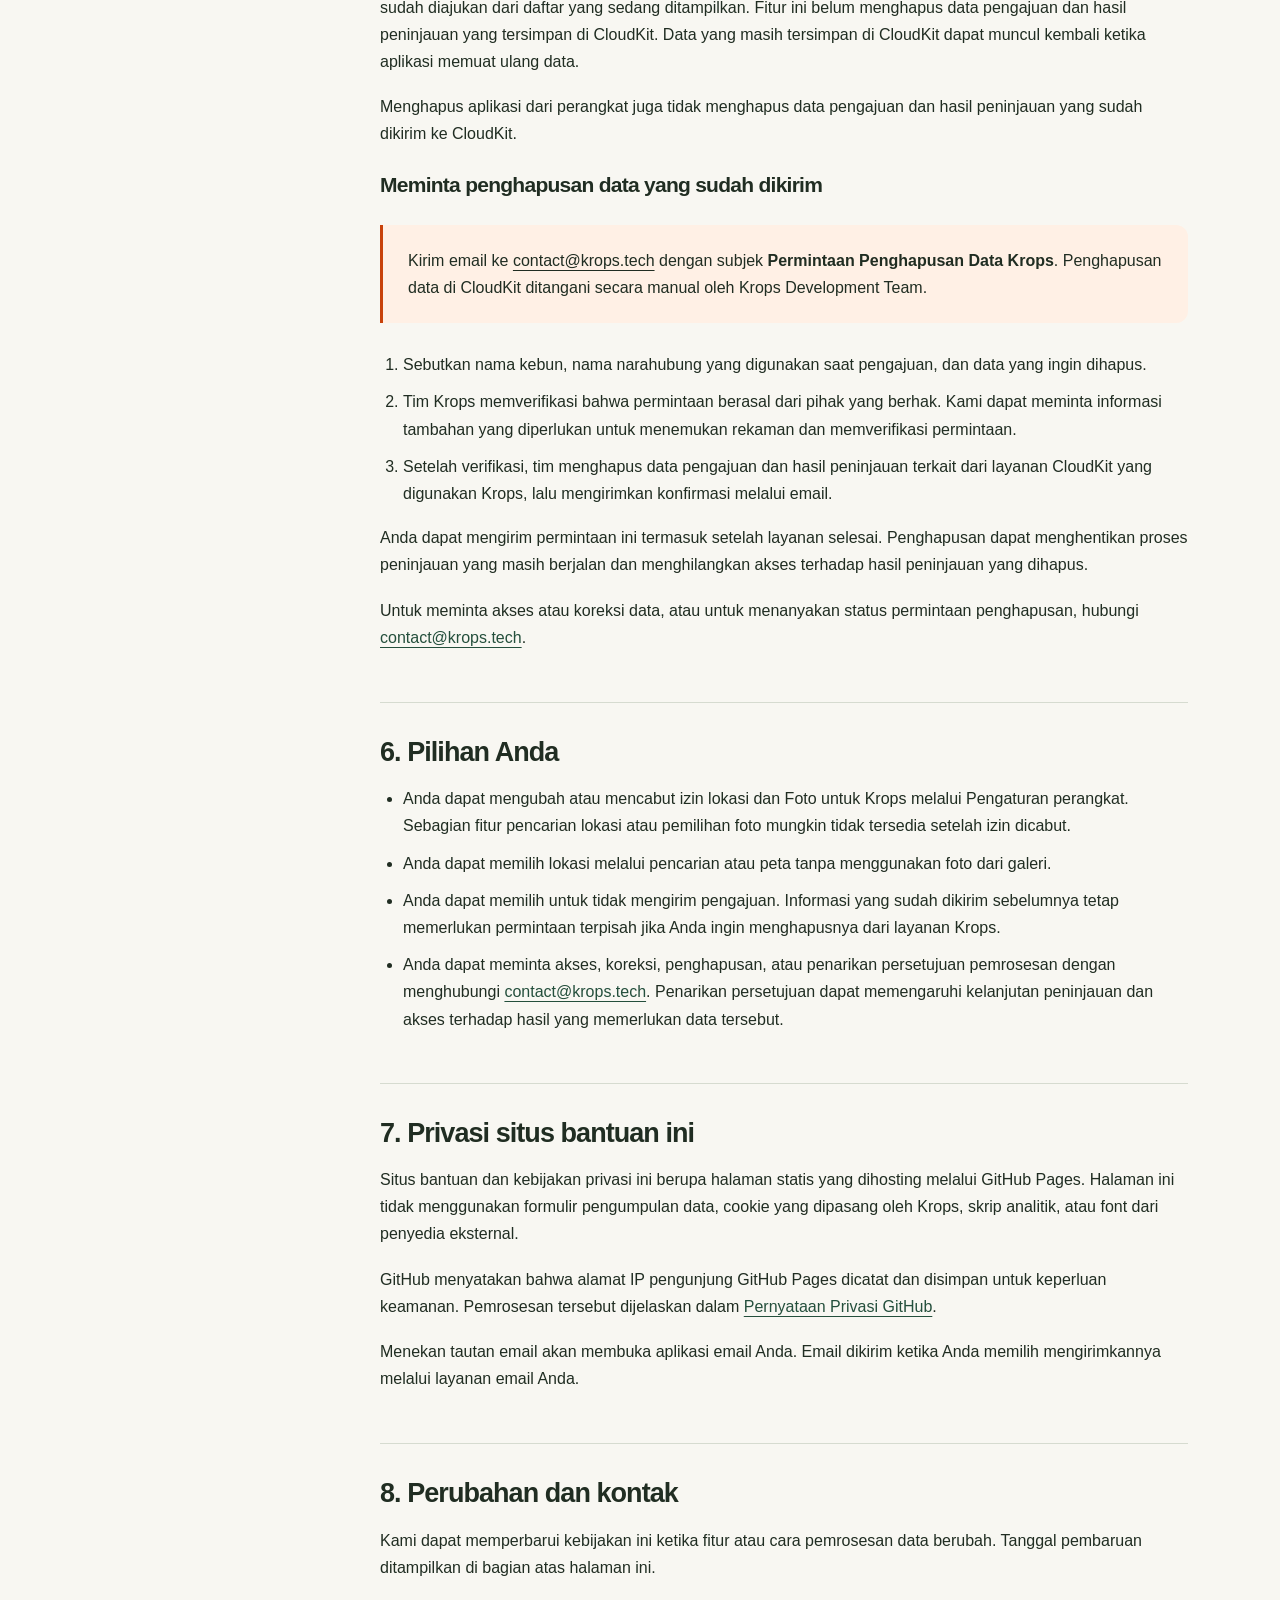
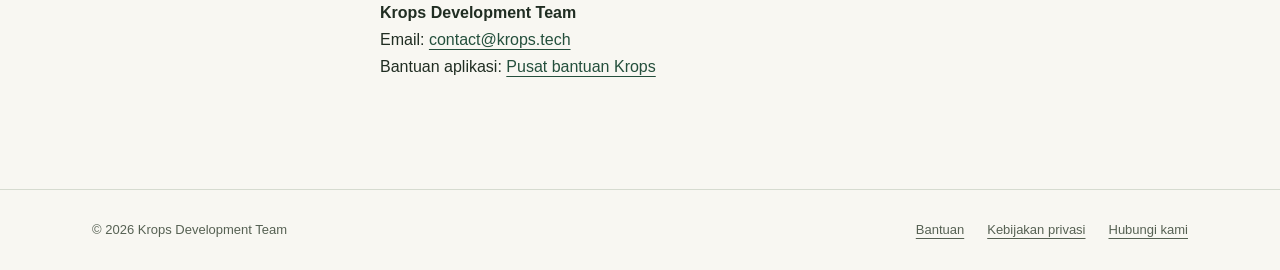
==== commit 69bed3b8: "data deletion stuff" ====
--- a/privacy/index.html
+++ b/privacy/index.html
@@ -21,7 +21,6 @@
       <h1>Memahami penggunaan data Anda.</h1>
       <p class="lead">Kebijakan ini menjelaskan bagaimana Krops Development Team memproses informasi ketika Anda menggunakan aplikasi Krops dan situs bantuan ini.</p>
       <div class="meta"><span>Terakhir diperbarui: <time datetime="2026-11-18">18 November 2026</time></span><span class="contact-line"><a href="mailto:contact@krops.tech">contact@krops.tech</a></span></div>
-      <div class="note"><p><strong>Draf untuk ditinjau.</strong> Prosedur penghapusan pada bagian 5 perlu dipastikan mencakup data yang sudah dikirim ke CloudKit sebelum kebijakan ini dipublikasikan.</p></div>
     </div>
     <div class="policy-layout">
       <nav class="toc" aria-label="Daftar isi kebijakan privasi">
@@ -78,11 +77,19 @@
         <section class="policy-section" id="penyimpanan">
           <h2>5. Penyimpanan dan penghapusan data</h2>
           <p>Draf dan preferensi tertentu disimpan pada perangkat. Pengajuan yang telah dikirim dan hasil peninjauan disimpan pada layanan CloudKit yang digunakan Krops. Data lokal juga dapat termasuk dalam cadangan perangkat sesuai pengaturan Apple Anda.</p>
-          <p>Data pengajuan dan hasil peninjauan disimpan untuk melaksanakan layanan dan menyediakan akses terhadap hasilnya. Setelah layanan selesai, Anda dapat meminta penghapusan data apabila tidak lagi membutuhkan penyimpanan atau akses terhadap hasil peninjauan. Data tersebut tidak digunakan untuk tujuan lain di luar layanan yang dijelaskan dalam kebijakan ini.</p>
-          <div class="note"><p><strong>Penghapusan di aplikasi berbeda dari penghapusan di server.</strong> Menghapus kebun dari tampilan aplikasi atau menghapus aplikasi tidak otomatis menghapus rekaman pengajuan dan hasil yang sudah tersimpan di CloudKit.</p></div>
-          <p>Untuk meminta akses, koreksi, atau penghapusan, kirim email ke <a href="mailto:contact@krops.tech?subject=Permintaan%20Data%20Krops">contact@krops.tech</a> dengan subjek “Permintaan Data Krops”. Sebutkan nama kebun, nama narahubung saat pengajuan, dan permintaan Anda.</p>
-          <!-- REVIEW BEFORE PUBLISHING: confirm the operational deletion process. Current app deletion removes submitted gardens from the in-memory list, not from CloudKit. Do not promise self-service server deletion until it is implemented and verified. -->
-          <p>Tim Krops menindaklanjuti permintaan penghapusan secara manual setelah memverifikasi bahwa permintaan berasal dari pihak yang berhak. Kami dapat meminta informasi tambahan yang diperlukan untuk menemukan rekaman dan memverifikasi permintaan. Kami akan memberi tahu Anda ketika permintaan selesai ditangani atau jika ada informasi lebih lanjut yang diperlukan.</p>
+          <p>Data pengajuan dan hasil peninjauan disimpan untuk melaksanakan layanan dan menyediakan akses terhadap hasilnya, hingga Anda meminta penghapusan melalui tim Krops. Data ini tidak dihapus secara otomatis setelah layanan selesai dan tidak digunakan untuk tujuan lain di luar layanan yang dijelaskan dalam kebijakan ini.</p>
+          <h3>Penghapusan pada versi aplikasi saat ini</h3>
+          <p>Fitur Hapus Kebun dapat menghapus draf yang tersimpan pada perangkat atau menghilangkan kebun yang sudah diajukan dari daftar yang sedang ditampilkan. Fitur ini belum menghapus data pengajuan dan hasil peninjauan yang tersimpan di CloudKit. Data yang masih tersimpan di CloudKit dapat muncul kembali ketika aplikasi memuat ulang data.</p>
+          <p>Menghapus aplikasi dari perangkat juga tidak menghapus data pengajuan dan hasil peninjauan yang sudah dikirim ke CloudKit.</p>
+          <h3>Meminta penghapusan data yang sudah dikirim</h3>
+          <div class="note"><p>Kirim email ke <a href="mailto:contact@krops.tech?subject=Permintaan%20Penghapusan%20Data%20Krops">contact@krops.tech</a> dengan subjek <strong>Permintaan Penghapusan Data Krops</strong>. Penghapusan data di CloudKit ditangani secara manual oleh Krops Development Team.</p></div>
+          <ol>
+            <li>Sebutkan nama kebun, nama narahubung yang digunakan saat pengajuan, dan data yang ingin dihapus.</li>
+            <li>Tim Krops memverifikasi bahwa permintaan berasal dari pihak yang berhak. Kami dapat meminta informasi tambahan yang diperlukan untuk menemukan rekaman dan memverifikasi permintaan.</li>
+            <li>Setelah verifikasi, tim menghapus data pengajuan dan hasil peninjauan terkait dari layanan CloudKit yang digunakan Krops, lalu mengirimkan konfirmasi melalui email.</li>
+          </ol>
+          <p>Anda dapat mengirim permintaan ini termasuk setelah layanan selesai. Penghapusan dapat menghentikan proses peninjauan yang masih berjalan dan menghilangkan akses terhadap hasil peninjauan yang dihapus.</p>
+          <p>Untuk meminta akses atau koreksi data, atau untuk menanyakan status permintaan penghapusan, hubungi <a href="mailto:contact@krops.tech?subject=Permintaan%20Data%20Krops">contact@krops.tech</a>.</p>
         </section>
         <section class="policy-section" id="pilihan">
           <h2>6. Pilihan Anda</h2>
